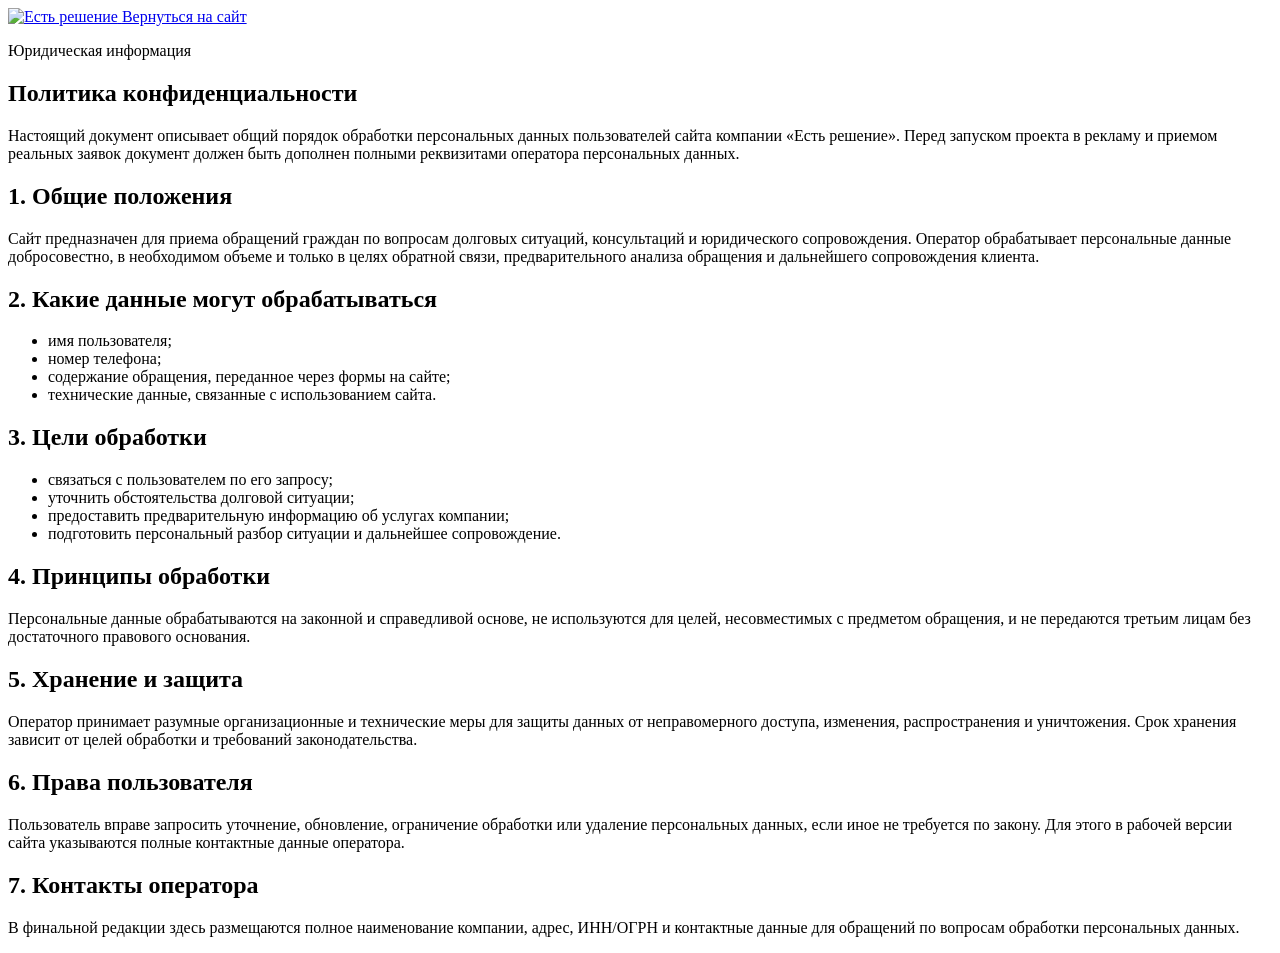
==== privacy.html @ 9f661e64 "Add debt chat landing" ====
<!doctype html>
<html lang="ru">
  <head>
    <meta charset="UTF-8" />
    <meta name="viewport" content="width=device-width, initial-scale=1.0" />
    <title>Политика конфиденциальности — Есть решение</title>
    <link rel="preconnect" href="https://fonts.googleapis.com" />
    <link rel="preconnect" href="https://fonts.gstatic.com" crossorigin />
    <link
      href="https://fonts.googleapis.com/css2?family=Manrope:wght@400;500;600;700;800&amp;family=Spectral:wght@600;700&amp;display=swap"
      rel="stylesheet"
    />
    <link rel="stylesheet" href="./styles.css" />
  </head>
  <body class="legal-page">
    <header class="site-header">
      <div class="container header-shell">
        <a class="brand" href="./index.html" aria-label="Есть решение">
          <img
            class="brand-logo"
            src="./assets/img/logo-header.png"
            alt="Есть решение"
            width="180"
            height="58"
          />
        </a>
        <a class="button button-secondary" href="./index.html">Вернуться на сайт</a>
      </div>
    </header>

    <main class="legal-main">
      <div class="container">
        <article class="legal-card">
          <p class="eyebrow">Юридическая информация</p>
          <h1>Политика конфиденциальности</h1>
          <p>
            Настоящий документ описывает общий порядок обработки персональных данных пользователей
            сайта компании «Есть решение». Перед запуском проекта в рекламу и приемом реальных
            заявок документ должен быть дополнен полными реквизитами оператора персональных данных.
          </p>

          <h2>1. Общие положения</h2>
          <p>
            Сайт предназначен для приема обращений граждан по вопросам долговых ситуаций,
            консультаций и юридического сопровождения. Оператор обрабатывает персональные данные
            добросовестно, в необходимом объеме и только в целях обратной связи, предварительного
            анализа обращения и дальнейшего сопровождения клиента.
          </p>

          <h2>2. Какие данные могут обрабатываться</h2>
          <ul>
            <li>имя пользователя;</li>
            <li>номер телефона;</li>
            <li>содержание обращения, переданное через формы на сайте;</li>
            <li>технические данные, связанные с использованием сайта.</li>
          </ul>

          <h2>3. Цели обработки</h2>
          <ul>
            <li>связаться с пользователем по его запросу;</li>
            <li>уточнить обстоятельства долговой ситуации;</li>
            <li>предоставить предварительную информацию об услугах компании;</li>
            <li>подготовить персональный разбор ситуации и дальнейшее сопровождение.</li>
          </ul>

          <h2>4. Принципы обработки</h2>
          <p>
            Персональные данные обрабатываются на законной и справедливой основе, не используются
            для целей, несовместимых с предметом обращения, и не передаются третьим лицам без
            достаточного правового основания.
          </p>

          <h2>5. Хранение и защита</h2>
          <p>
            Оператор принимает разумные организационные и технические меры для защиты данных от
            неправомерного доступа, изменения, распространения и уничтожения. Срок хранения зависит
            от целей обработки и требований законодательства.
          </p>

          <h2>6. Права пользователя</h2>
          <p>
            Пользователь вправе запросить уточнение, обновление, ограничение обработки или удаление
            персональных данных, если иное не требуется по закону. Для этого в рабочей версии сайта
            указываются полные контактные данные оператора.
          </p>

          <h2>7. Контакты оператора</h2>
          <p>
            В финальной редакции здесь размещаются полное наименование компании, адрес, ИНН/ОГРН и
            контактные данные для обращений по вопросам обработки персональных данных.
          </p>
        </article>
      </div>
    </main>
  </body>
</html>
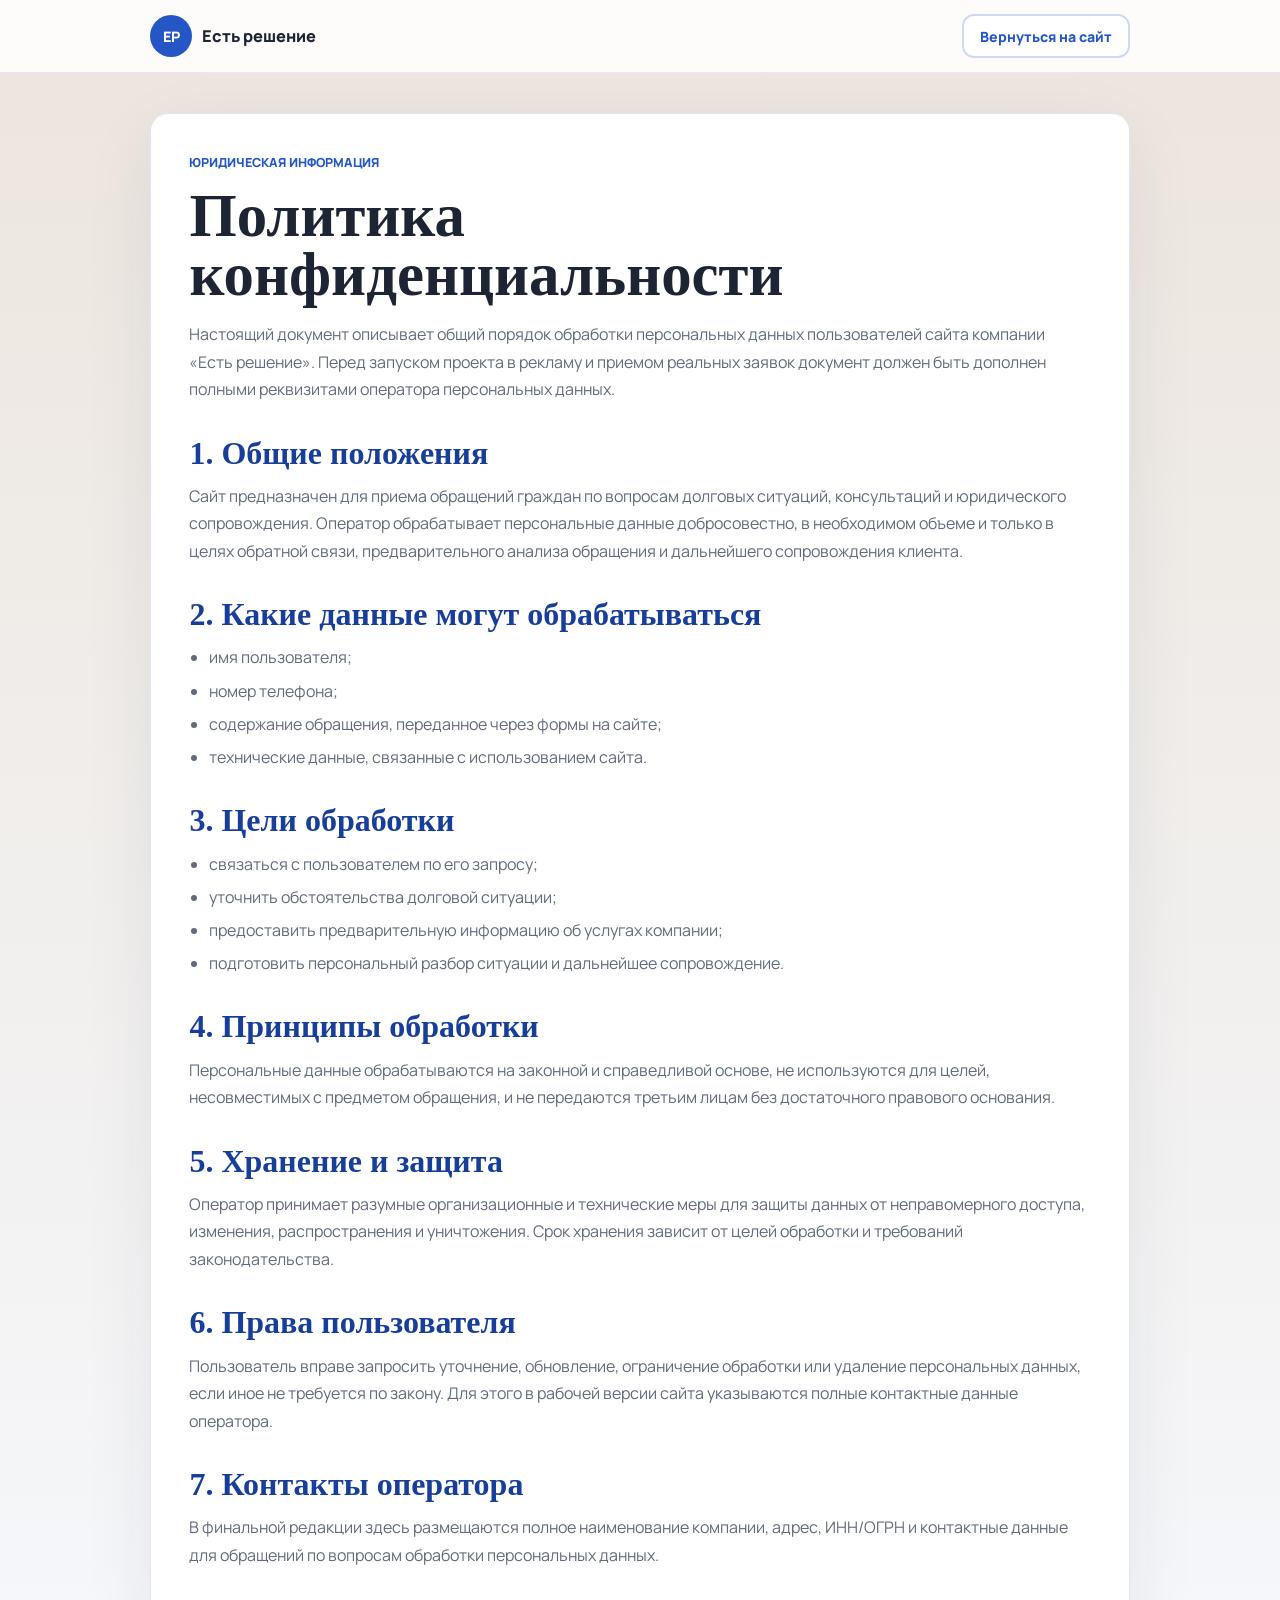
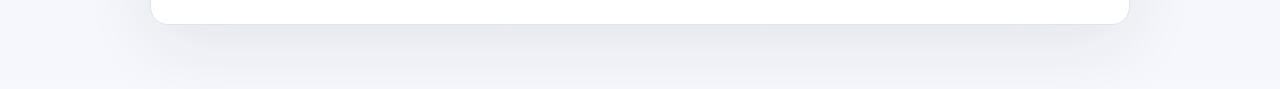
==== commit bda972a8: "Update avatar links and privacy page" ====
--- a/privacy.html
+++ b/privacy.html
@@ -10,21 +10,16 @@
       href="https://fonts.googleapis.com/css2?family=Manrope:wght@400;500;600;700;800&amp;family=Spectral:wght@600;700&amp;display=swap"
       rel="stylesheet"
     />
-    <link rel="stylesheet" href="./styles.css" />
+    <link rel="stylesheet" href="./privacy.css?v=20260507-1" />
   </head>
   <body class="legal-page">
     <header class="site-header">
       <div class="container header-shell">
-        <a class="brand" href="./index.html" aria-label="Есть решение">
-          <img
-            class="brand-logo"
-            src="./assets/img/logo-header.png"
-            alt="Есть решение"
-            width="180"
-            height="58"
-          />
+        <a class="brand" href="https://естьрешение.рф" aria-label="Есть решение">
+          <span class="brand-mark">ЕР</span>
+          <span>Есть решение</span>
         </a>
-        <a class="button button-secondary" href="./index.html">Вернуться на сайт</a>
+        <a class="button button-secondary" href="https://естьрешение.рф">Вернуться на сайт</a>
       </div>
     </header>
 
--- a/privacy.css
+++ b/privacy.css
@@ -0,0 +1,181 @@
+:root {
+  --legal-blue: #2457c5;
+  --legal-blue-dark: #173f99;
+  --legal-ink: #1d2433;
+  --legal-muted: #626b7c;
+  --legal-border: #dfe4ee;
+  --legal-panel: #ffffff;
+  --legal-beige: #ece5dd;
+  --legal-soft: #f6f8fc;
+}
+
+*,
+*::before,
+*::after {
+  box-sizing: border-box;
+}
+
+html {
+  min-height: 100%;
+}
+
+body {
+  min-height: 100%;
+  margin: 0;
+  font-family: "Manrope", sans-serif;
+  color: var(--legal-ink);
+  background:
+    linear-gradient(180deg, rgba(236, 229, 221, 0.92), rgba(246, 248, 252, 0.98)),
+    var(--legal-beige);
+}
+
+.container {
+  width: min(100% - 2rem, 980px);
+  margin: 0 auto;
+}
+
+.site-header {
+  position: sticky;
+  top: 0;
+  z-index: 5;
+  border-bottom: 1px solid rgba(223, 228, 238, 0.8);
+  background: rgba(255, 255, 255, 0.88);
+  backdrop-filter: blur(14px);
+}
+
+.header-shell {
+  min-height: 72px;
+  display: flex;
+  align-items: center;
+  justify-content: space-between;
+  gap: 1rem;
+}
+
+.brand {
+  display: inline-flex;
+  align-items: center;
+  gap: 0.65rem;
+  color: var(--legal-ink);
+  font-size: 1.02rem;
+  font-weight: 800;
+  text-decoration: none;
+}
+
+.brand-mark {
+  width: 42px;
+  height: 42px;
+  display: grid;
+  place-items: center;
+  border-radius: 999px;
+  background: var(--legal-blue);
+  color: #fff;
+  font-size: 0.9rem;
+  letter-spacing: 0;
+}
+
+.button {
+  min-height: 44px;
+  display: inline-flex;
+  align-items: center;
+  justify-content: center;
+  border-radius: 12px;
+  padding: 0 1rem;
+  font-size: 0.88rem;
+  font-weight: 800;
+  text-decoration: none;
+}
+
+.button-secondary {
+  border: 2px solid rgba(36, 87, 197, 0.22);
+  color: var(--legal-blue);
+  background: #fff;
+}
+
+.legal-main {
+  padding: 2.5rem 0 4rem;
+}
+
+.legal-card {
+  border: 1px solid var(--legal-border);
+  border-radius: 18px;
+  padding: clamp(1.25rem, 3vw, 2.5rem);
+  background: var(--legal-panel);
+  box-shadow: 0 22px 70px rgba(31, 43, 70, 0.08);
+}
+
+.eyebrow {
+  margin: 0 0 0.75rem;
+  color: var(--legal-blue);
+  font-size: 0.78rem;
+  font-weight: 800;
+  letter-spacing: 0;
+  text-transform: uppercase;
+}
+
+h1,
+h2,
+p,
+ul {
+  margin-top: 0;
+}
+
+h1 {
+  max-width: 760px;
+  margin-bottom: 1rem;
+  font-family: "Spectral", serif;
+  font-size: clamp(2rem, 6vw, 3.8rem);
+  line-height: 0.98;
+  letter-spacing: 0;
+}
+
+h2 {
+  margin: 2rem 0 0.75rem;
+  color: var(--legal-blue-dark);
+  font-family: "Spectral", serif;
+  font-size: clamp(1.35rem, 3vw, 2rem);
+  line-height: 1.1;
+  letter-spacing: 0;
+}
+
+p,
+li {
+  color: var(--legal-muted);
+  font-size: 1rem;
+  line-height: 1.72;
+}
+
+ul {
+  padding-left: 1.2rem;
+}
+
+li + li {
+  margin-top: 0.35rem;
+}
+
+@media (max-width: 560px) {
+  .container {
+    width: min(100% - 1.1rem, 980px);
+  }
+
+  .header-shell {
+    min-height: 64px;
+  }
+
+  .brand {
+    font-size: 0.94rem;
+  }
+
+  .button {
+    min-height: 40px;
+    padding: 0 0.78rem;
+    font-size: 0.8rem;
+  }
+
+  .legal-main {
+    padding-top: 1rem;
+  }
+
+  .legal-card {
+    border-radius: 16px;
+  }
+}
